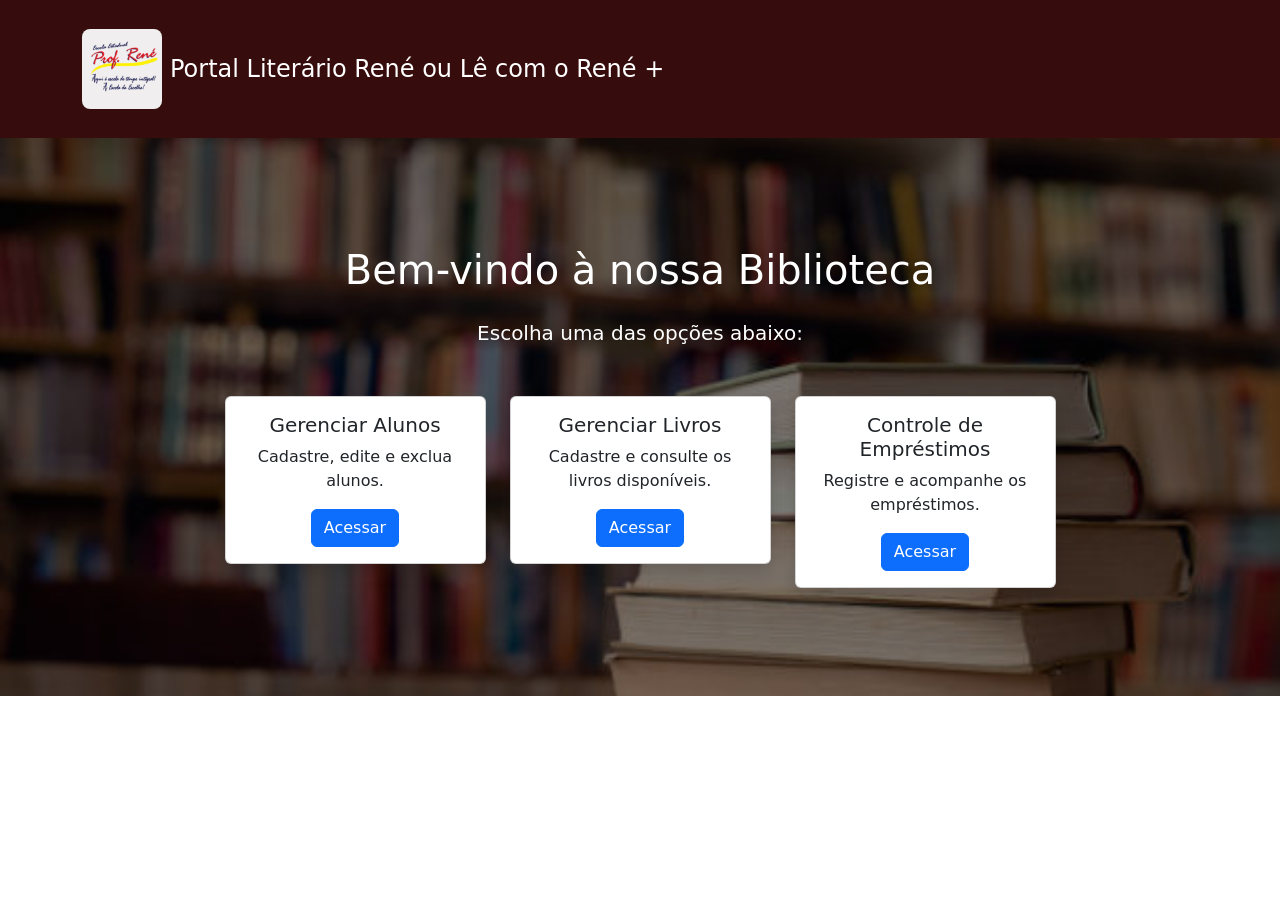
==== index.html @ 839afa57 "Add files via upload" ====
<!DOCTYPE html>
<html lang="pt-br">
<head>
  <meta charset="UTF-8">
  <title>Nossa Biblioteca</title>
  <link href="https://cdn.jsdelivr.net/npm/bootstrap@5.3.0/dist/css/bootstrap.min.css" rel="stylesheet">
  <link rel="stylesheet" href="style.css">
</head>
<body>

  <nav class="navbar navbar-expand-lg navbar-dark custom-navbar py-4">
    <div class="container">
      <a class="navbar-brand d-flex align-items-center gap-2" href="#">
        <img src="logo.png" alt="Logo" width="80" height="80">
        <span class="fs-4">Portal Literário René  ou Lê com o René +</span>
      </a>
    </div>
  </nav>

  <section class="hero-section">
    <div class="overlay">
      <div class="container text-center py-5">
        <h1 class="mb-4 text-white">Bem-vindo à nossa Biblioteca</h1>
        <p class="lead mb-5 text-white">Escolha uma das opções abaixo:</p>

        <div class="row justify-content-center g-4">
          <div class="col-md-3">
            <div class="card shadow">
              <div class="card-body">
                <h5 class="card-title">Gerenciar Alunos</h5>
                <p class="card-text">Cadastre, edite e exclua alunos.</p>
                <a href="alunos.php" class="btn btn-primary">Acessar</a>
              </div>
            </div>
          </div>

          <div class="col-md-3">
            <div class="card shadow">
              <div class="card-body">
                <h5 class="card-title">Gerenciar Livros</h5>
                <p class="card-text">Cadastre e consulte os livros disponíveis.</p>
                <a href="livros.php" class="btn btn-primary">Acessar</a>
              </div>
            </div>
          </div>

          <div class="col-md-3">
            <div class="card shadow">
              <div class="card-body">
                <h5 class="card-title">Controle de Empréstimos</h5>
                <p class="card-text">Registre e acompanhe os empréstimos.</p>
                <a href="emprestimos.php" class="btn btn-primary">Acessar</a>
              </div>
            </div>
          </div>
        </div>
      </div>
    </div>
  </section>

</body>
</html>
---- style.css ----
/* Personalização da navbar com logo */
.custom-navbar {
  background-color: #370c0c; /* vinho escuro */
}

.navbar-brand img {
  border-radius: 8px;
  object-fit: cover;
}

.hero-section {
  background-image: url('fundo.jpg');
  background-size: cover;
  background-position: center;
  position: relative;
}

/* Zoom nos cards ao passar o mouse */
.card {
  transition: transform 0.2s ease-in-out;
}
.card:hover {
  transform: scale(1.03);
}

/* Estilo para a hero section com imagem de fundo */
.hero-section {
  background-image: url('fundo.jpg'); /* Substitua por sua imagem real */
  background-size: cover;
  background-position: center;
  position: relative;
}

.hero-section .overlay {
  background-color: rgba(0, 0, 0, 0.5); /* sobreposição escura */
  padding: 60px 0;
}

/* Rodapé (se for usar) */
footer {
  margin-top: 60px;
  padding: 20px;
  background-color: #f8f9fa;
  text-align: center;
  font-size: 0.9rem;
  color: #6c757d;
}
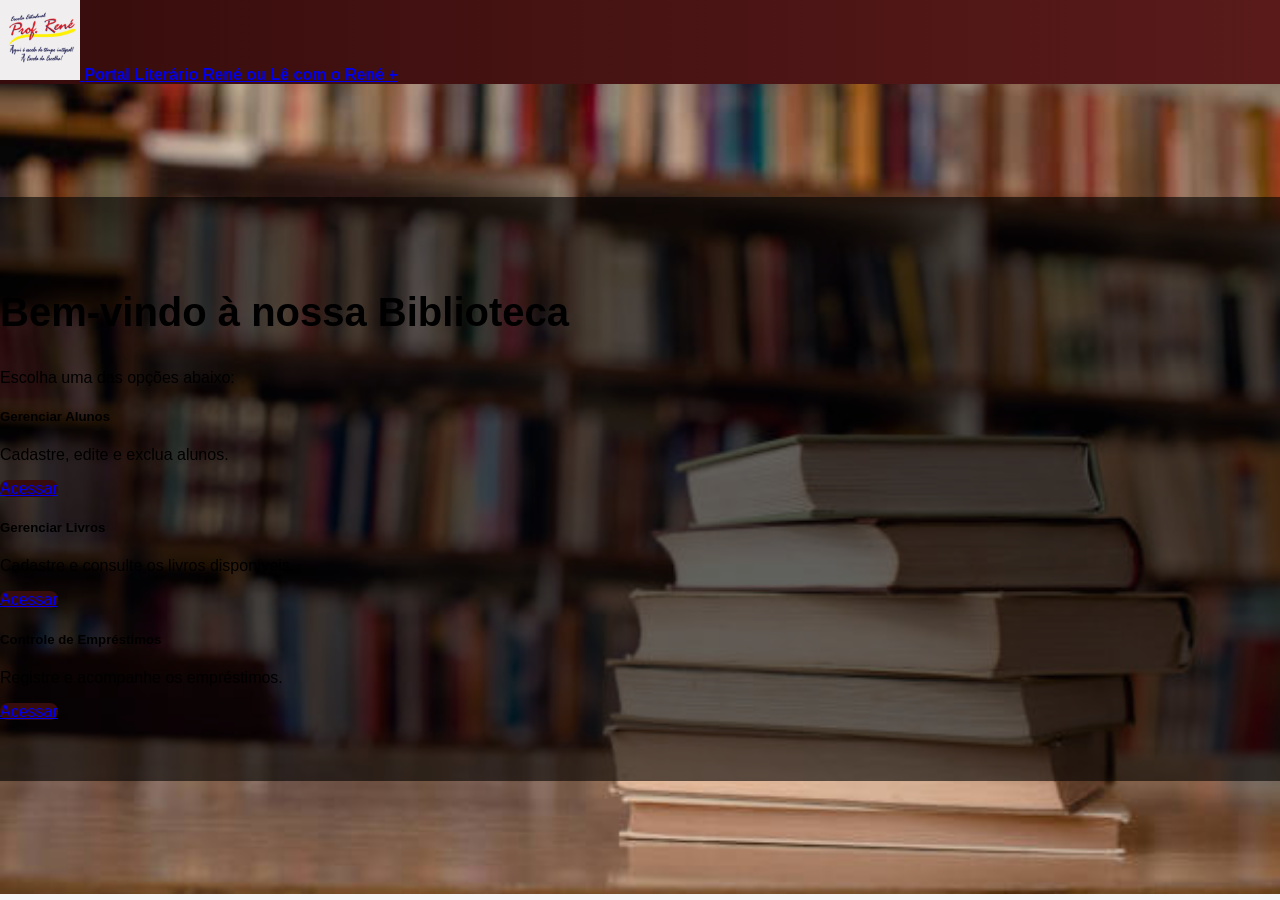
==== commit 5a4ee2cb: "k" ====
--- a/index.html
+++ b/index.html
@@ -3,7 +3,7 @@
 <head>
   <meta charset="UTF-8">
   <title>Nossa Biblioteca</title>
-  <link href="https://cdn.jsdelivr.net/npm/bootstrap@5.3.0/dist/css/bootstrap.min.css" rel="stylesheet">
+  <link href="https://cdn.jsdelivr.net/npm/bootstrap@5.3.0/dist/css/bootstrap.min.css" rel="style.css">
   <link rel="stylesheet" href="style.css">
 </head>
 <body>
@@ -29,7 +29,7 @@
               <div class="card-body">
                 <h5 class="card-title">Gerenciar Alunos</h5>
                 <p class="card-text">Cadastre, edite e exclua alunos.</p>
-                <a href="alunos.php" class="btn btn-primary">Acessar</a>
+                <a href="alunos.html" class="btn btn-primary">Acessar</a>
               </div>
             </div>
           </div>
@@ -39,7 +39,7 @@
               <div class="card-body">
                 <h5 class="card-title">Gerenciar Livros</h5>
                 <p class="card-text">Cadastre e consulte os livros disponíveis.</p>
-                <a href="livros.php" class="btn btn-primary">Acessar</a>
+                <a href="livros.html" class="btn btn-primary">Acessar</a>
               </div>
             </div>
           </div>
@@ -49,7 +49,7 @@
               <div class="card-body">
                 <h5 class="card-title">Controle de Empréstimos</h5>
                 <p class="card-text">Registre e acompanhe os empréstimos.</p>
-                <a href="emprestimos.php" class="btn btn-primary">Acessar</a>
+                <a href="emprestimos.html" class="btn btn-primary">Acessar</a>
               </div>
             </div>
           </div>
--- a/style.css
+++ b/style.css
@@ -1,47 +1,68 @@
-/* Personalização da navbar com logo */
-.custom-navbar {
-  background-color: #370c0c; /* vinho escuro */
+body {
+  margin: 0;
+  font-family: 'Segoe UI', sans-serif;
+  background-color: #f5f6fa;
 }
 
-.navbar-brand img {
-  border-radius: 8px;
-  object-fit: cover;
+/* NAVBAR */
+.custom-navbar {
+  background: linear-gradient(90deg, #370c0c, #5a1a1a);
 }
 
-.hero-section {
-  background-image: url('fundo.jpg');
-  background-size: cover;
-  background-position: center;
-  position: relative;
+.navbar-brand span {
+  font-weight: 600;
 }
 
-/* Zoom nos cards ao passar o mouse */
-.card {
-  transition: transform 0.2s ease-in-out;
-}
-.card:hover {
-  transform: scale(1.03);
+/* HERO */
+.hero-section {
+  background: url('fundo.jpg') center/cover no-repeat;
+  min-height: 90vh;
+  display: flex;
+  align-items: center;
 }
 
-/* Estilo para a hero section com imagem de fundo */
-.hero-section {
-  background-image: url('fundo.jpg'); /* Substitua por sua imagem real */
-  background-size: cover;
-  background-position: center;
-  position: relative;
-}
-
-.hero-section .overlay {
-  background-color: rgba(0, 0, 0, 0.5); /* sobreposição escura */
+.overlay {
+  width: 100%;
+  background: rgba(0, 0, 0, 0.6);
   padding: 60px 0;
 }
 
-/* Rodapé (se for usar) */
-footer {
-  margin-top: 60px;
-  padding: 20px;
-  background-color: #f8f9fa;
-  text-align: center;
-  font-size: 0.9rem;
-  color: #6c757d;
+/* TITULO */
+h1 {
+  font-size: 2.5rem;
+  font-weight: bold;
+}
+
+/* CARDS */
+.card {
+  border: none;
+  border-radius: 15px;
+  transition: all 0.3s ease;
+}
+
+.card:hover {
+  transform: translateY(-5px);
+  box-shadow: 0 10px 25px rgba(0,0,0,0.2);
+}
+
+.card-title {
+  font-weight: 600;
+}
+
+/* BOTÕES */
+.btn-primary {
+  background-color: #370c0c;
+  border: none;
+  border-radius: 8px;
+}
+
+.btn-primary:hover {
+  background-color: #5a1a1a;
+}
+
+/* RESPONSIVO */
+@media (max-width: 768px) {
+  h1 {
+    font-size: 2rem;
+  }
 }
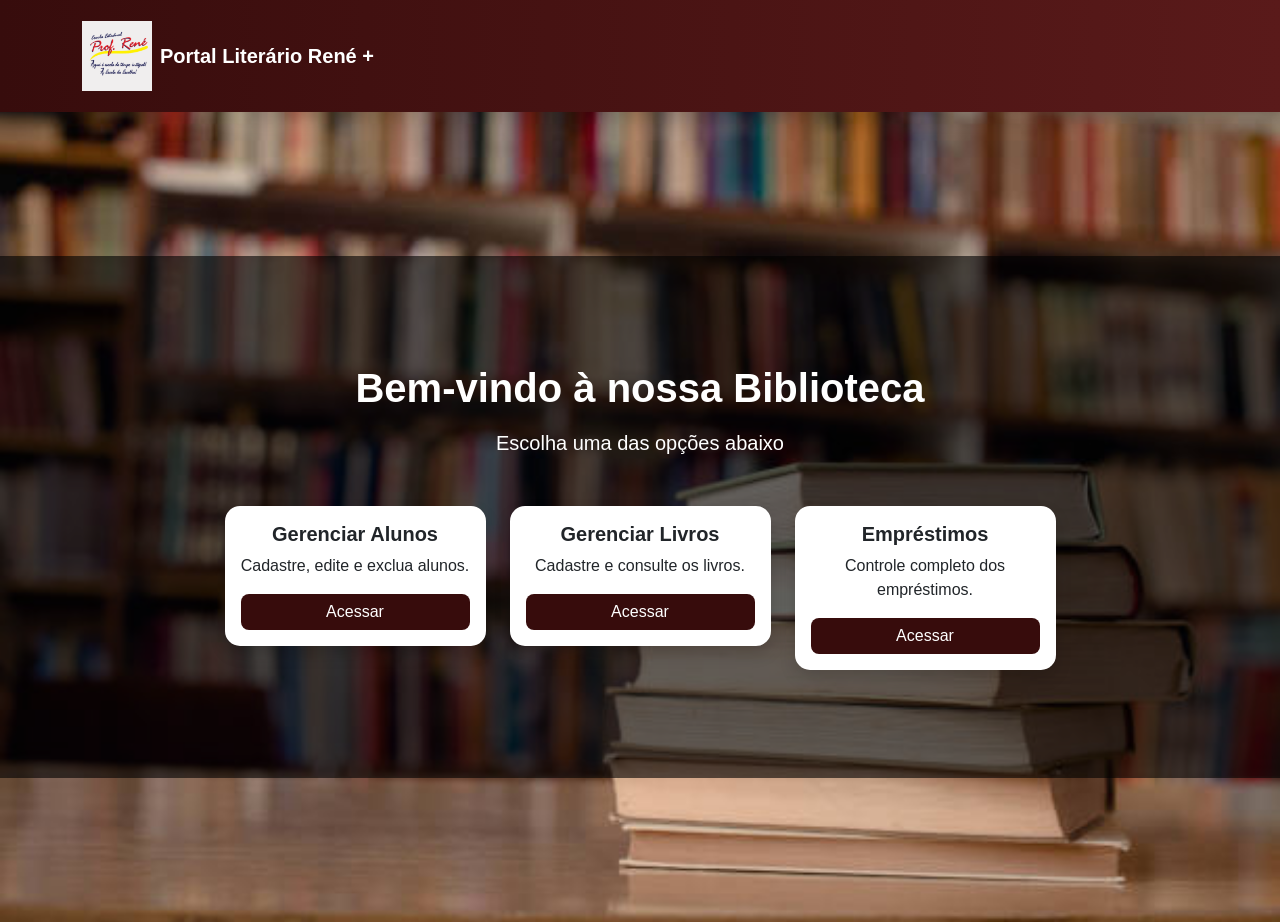
==== commit 21b6b82d: "k" ====
--- a/index.html
+++ b/index.html
@@ -1,62 +1,80 @@
 <!DOCTYPE html>
 <html lang="pt-br">
 <head>
-  <meta charset="UTF-8">
-  <title>Nossa Biblioteca</title>
-  <link href="https://cdn.jsdelivr.net/npm/bootstrap@5.3.0/dist/css/bootstrap.min.css" rel="style.css">
-  <link rel="stylesheet" href="style.css">
+<meta charset="UTF-8">
+<meta name="viewport" content="width=device-width, initial-scale=1.0">
+
+<title>Biblioteca Escolar</title>
+
+<!-- Bootstrap correto -->
+<link href="https://cdn.jsdelivr.net/npm/bootstrap@5.3.0/dist/css/bootstrap.min.css" rel="stylesheet">
+
+<!-- Seu CSS -->
+<link rel="stylesheet" href="style.css">
 </head>
+
 <body>
 
-  <nav class="navbar navbar-expand-lg navbar-dark custom-navbar py-4">
-    <div class="container">
-      <a class="navbar-brand d-flex align-items-center gap-2" href="#">
-        <img src="logo.png" alt="Logo" width="80" height="80">
-        <span class="fs-4">Portal Literário René  ou Lê com o René +</span>
-      </a>
-    </div>
-  </nav>
+<nav class="navbar navbar-expand-lg navbar-dark custom-navbar py-3 shadow">
+<div class="container">
+<a class="navbar-brand d-flex align-items-center gap-2" href="index.html">
+<img src="logo.png" alt="Logo" width="70" height="70">
+<span class="fs-5 fw-bold">Portal Literário René +</span>
+</a>
+</div>
+</nav>
 
-  <section class="hero-section">
-    <div class="overlay">
-      <div class="container text-center py-5">
-        <h1 class="mb-4 text-white">Bem-vindo à nossa Biblioteca</h1>
-        <p class="lead mb-5 text-white">Escolha uma das opções abaixo:</p>
+<section class="hero-section">
+<div class="overlay">
 
-        <div class="row justify-content-center g-4">
-          <div class="col-md-3">
-            <div class="card shadow">
-              <div class="card-body">
-                <h5 class="card-title">Gerenciar Alunos</h5>
-                <p class="card-text">Cadastre, edite e exclua alunos.</p>
-                <a href="alunos.html" class="btn btn-primary">Acessar</a>
-              </div>
-            </div>
-          </div>
+<div class="container text-center py-5">
 
-          <div class="col-md-3">
-            <div class="card shadow">
-              <div class="card-body">
-                <h5 class="card-title">Gerenciar Livros</h5>
-                <p class="card-text">Cadastre e consulte os livros disponíveis.</p>
-                <a href="livros.html" class="btn btn-primary">Acessar</a>
-              </div>
-            </div>
-          </div>
+<h1 class="mb-3 text-white fw-bold">
+Bem-vindo à nossa Biblioteca
+</h1>
 
-          <div class="col-md-3">
-            <div class="card shadow">
-              <div class="card-body">
-                <h5 class="card-title">Controle de Empréstimos</h5>
-                <p class="card-text">Registre e acompanhe os empréstimos.</p>
-                <a href="emprestimos.html" class="btn btn-primary">Acessar</a>
-              </div>
-            </div>
-          </div>
-        </div>
-      </div>
-    </div>
-  </section>
+<p class="lead mb-5 text-white">
+Escolha uma das opções abaixo
+</p>
+
+<div class="row justify-content-center g-4">
+
+<div class="col-md-3">
+<div class="card shadow border-0">
+<div class="card-body">
+<h5 class="card-title">Gerenciar Alunos</h5>
+<p class="card-text">Cadastre, edite e exclua alunos.</p>
+<a href="alunos.html" class="btn btn-primary w-100">Acessar</a>
+</div>
+</div>
+</div>
+
+<div class="col-md-3">
+<div class="card shadow border-0">
+<div class="card-body">
+<h5 class="card-title">Gerenciar Livros</h5>
+<p class="card-text">Cadastre e consulte os livros.</p>
+<a href="livros.html" class="btn btn-primary w-100">Acessar</a>
+</div>
+</div>
+</div>
+
+<div class="col-md-3">
+<div class="card shadow border-0">
+<div class="card-body">
+<h5 class="card-title">Empréstimos</h5>
+<p class="card-text">Controle completo dos empréstimos.</p>
+<a href="emprestimos.html" class="btn btn-primary w-100">Acessar</a>
+</div>
+</div>
+</div>
+
+</div>
+
+</div>
+
+</div>
+</section>
 
 </body>
 </html>
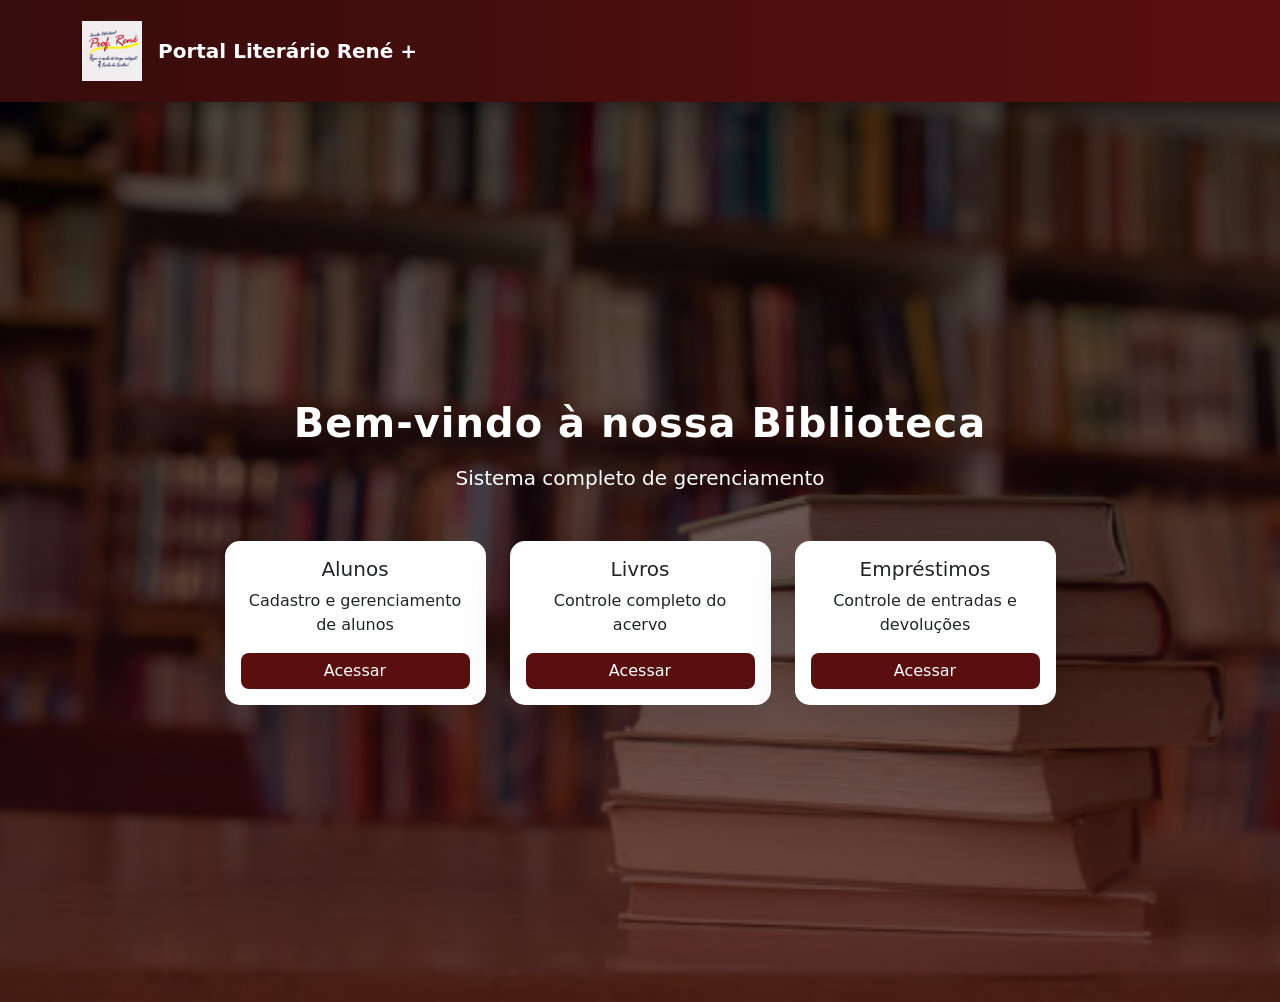
==== commit 18b9a725: "l" ====
--- a/index.html
+++ b/index.html
@@ -1,80 +1,76 @@
 <!DOCTYPE html>
 <html lang="pt-br">
 <head>
-<meta charset="UTF-8">
-<meta name="viewport" content="width=device-width, initial-scale=1.0">
+  <meta charset="UTF-8">
+  <title>Portal Literário René +</title>
 
-<title>Biblioteca Escolar</title>
+  <!-- Bootstrap correto -->
+  <link href="https://cdn.jsdelivr.net/npm/bootstrap@5.3.0/dist/css/bootstrap.min.css" rel="stylesheet">
 
-<!-- Bootstrap correto -->
-<link href="https://cdn.jsdelivr.net/npm/bootstrap@5.3.0/dist/css/bootstrap.min.css" rel="stylesheet">
-
-<!-- Seu CSS -->
-<link rel="stylesheet" href="style.css">
+  <!-- Seu CSS -->
+  <link rel="stylesheet" href="style.css">
 </head>
 
 <body>
 
-<nav class="navbar navbar-expand-lg navbar-dark custom-navbar py-3 shadow">
-<div class="container">
-<a class="navbar-brand d-flex align-items-center gap-2" href="index.html">
-<img src="logo.png" alt="Logo" width="70" height="70">
-<span class="fs-5 fw-bold">Portal Literário René +</span>
-</a>
-</div>
-</nav>
+  <!-- NAVBAR -->
+  <nav class="navbar navbar-expand-lg navbar-dark custom-navbar py-3">
+    <div class="container">
+      <a class="navbar-brand d-flex align-items-center gap-3" href="#">
+        <img src="logo.png" width="60" height="60">
+        <span class="fs-5 fw-bold">Portal Literário René +</span>
+      </a>
+    </div>
+  </nav>
 
-<section class="hero-section">
-<div class="overlay">
+  <!-- HERO -->
+  <section class="hero-section">
+    <div class="overlay">
+      <div class="container text-center text-white">
 
-<div class="container text-center py-5">
+        <h1 class="mb-3">Bem-vindo à nossa Biblioteca</h1>
+        <p class="lead mb-5">Sistema completo de gerenciamento</p>
 
-<h1 class="mb-3 text-white fw-bold">
-Bem-vindo à nossa Biblioteca
-</h1>
+        <div class="row justify-content-center g-4">
 
-<p class="lead mb-5 text-white">
-Escolha uma das opções abaixo
-</p>
+          <!-- ALUNOS -->
+          <div class="col-md-3">
+            <div class="card shadow-lg">
+              <div class="card-body">
+                <h5 class="card-title">Alunos</h5>
+                <p class="card-text">Cadastro e gerenciamento de alunos</p>
+                <a href="alunos.html" class="btn btn-primary">Acessar</a>
+              </div>
+            </div>
+          </div>
 
-<div class="row justify-content-center g-4">
+          <!-- LIVROS -->
+          <div class="col-md-3">
+            <div class="card shadow-lg">
+              <div class="card-body">
+                <h5 class="card-title">Livros</h5>
+                <p class="card-text">Controle completo do acervo</p>
+                <a href="livros.html" class="btn btn-primary">Acessar</a>
+              </div>
+            </div>
+          </div>
 
-<div class="col-md-3">
-<div class="card shadow border-0">
-<div class="card-body">
-<h5 class="card-title">Gerenciar Alunos</h5>
-<p class="card-text">Cadastre, edite e exclua alunos.</p>
-<a href="alunos.html" class="btn btn-primary w-100">Acessar</a>
-</div>
-</div>
-</div>
+          <!-- EMPRESTIMOS -->
+          <div class="col-md-3">
+            <div class="card shadow-lg">
+              <div class="card-body">
+                <h5 class="card-title">Empréstimos</h5>
+                <p class="card-text">Controle de entradas e devoluções</p>
+                <a href="emprestimos.html" class="btn btn-primary">Acessar</a>
+              </div>
+            </div>
+          </div>
 
-<div class="col-md-3">
-<div class="card shadow border-0">
-<div class="card-body">
-<h5 class="card-title">Gerenciar Livros</h5>
-<p class="card-text">Cadastre e consulte os livros.</p>
-<a href="livros.html" class="btn btn-primary w-100">Acessar</a>
-</div>
-</div>
-</div>
+        </div>
 
-<div class="col-md-3">
-<div class="card shadow border-0">
-<div class="card-body">
-<h5 class="card-title">Empréstimos</h5>
-<p class="card-text">Controle completo dos empréstimos.</p>
-<a href="emprestimos.html" class="btn btn-primary w-100">Acessar</a>
-</div>
-</div>
-</div>
-
-</div>
-
-</div>
-
-</div>
-</section>
+      </div>
+    </div>
+  </section>
 
 </body>
 </html>
--- a/style.css
+++ b/style.css
@@ -1,36 +1,25 @@
-body {
-  margin: 0;
-  font-family: 'Segoe UI', sans-serif;
-  background-color: #f5f6fa;
-}
-
 /* NAVBAR */
 .custom-navbar {
-  background: linear-gradient(90deg, #370c0c, #5a1a1a);
-}
-
-.navbar-brand span {
-  font-weight: 600;
+  background: linear-gradient(90deg, #370c0c, #5a0f0f);
+  box-shadow: 0 4px 15px rgba(0,0,0,0.3);
 }
 
 /* HERO */
 .hero-section {
-  background: url('fundo.jpg') center/cover no-repeat;
-  min-height: 90vh;
-  display: flex;
-  align-items: center;
+  background-image: url('fundo.jpg');
+  background-size: cover;
+  background-position: center;
+  height: 100vh;
 }
 
 .overlay {
-  width: 100%;
-  background: rgba(0, 0, 0, 0.6);
-  padding: 60px 0;
-}
-
-/* TITULO */
-h1 {
-  font-size: 2.5rem;
-  font-weight: bold;
+  background: linear-gradient(
+    rgba(0,0,0,0.6),
+    rgba(55,12,12,0.7)
+  );
+  height: 100%;
+  display: flex;
+  align-items: center;
 }
 
 /* CARDS */
@@ -41,28 +30,26 @@
 }
 
 .card:hover {
-  transform: translateY(-5px);
-  box-shadow: 0 10px 25px rgba(0,0,0,0.2);
+  transform: translateY(-8px);
+  box-shadow: 0 15px 40px rgba(0,0,0,0.3);
 }
 
-.card-title {
-  font-weight: 600;
-}
-
-/* BOTÕES */
+/* BOTÃO */
 .btn-primary {
-  background-color: #370c0c;
+  background-color: #5a0f0f;
   border: none;
   border-radius: 8px;
+  width: 100%;
+  transition: 0.3s;
 }
 
 .btn-primary:hover {
-  background-color: #5a1a1a;
+  background-color: #8b1a1a;
+  transform: scale(1.05);
 }
 
-/* RESPONSIVO */
-@media (max-width: 768px) {
-  h1 {
-    font-size: 2rem;
-  }
+/* TEXTO */
+h1 {
+  font-weight: 700;
+  letter-spacing: 1px;
 }
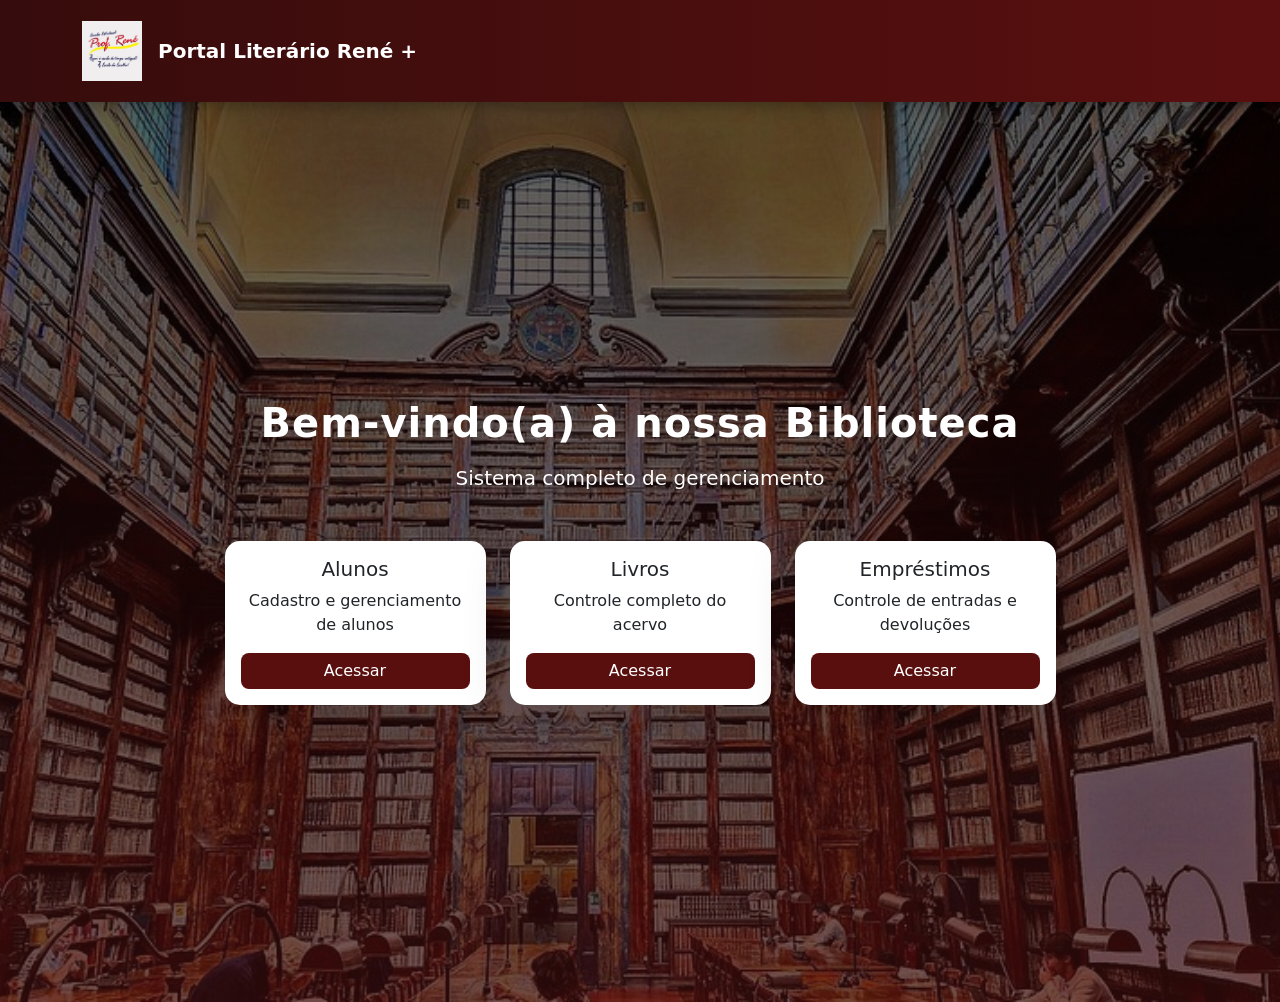
==== commit cdb7323a: "sdfs" ====
--- a/index.html
+++ b/index.html
@@ -28,7 +28,7 @@
     <div class="overlay">
       <div class="container text-center text-white">
 
-        <h1 class="mb-3">Bem-vindo à nossa Biblioteca</h1>
+        <h1 class="mb-3">Bem-vindo(a) à nossa Biblioteca</h1>
         <p class="lead mb-5">Sistema completo de gerenciamento</p>
 
         <div class="row justify-content-center g-4">
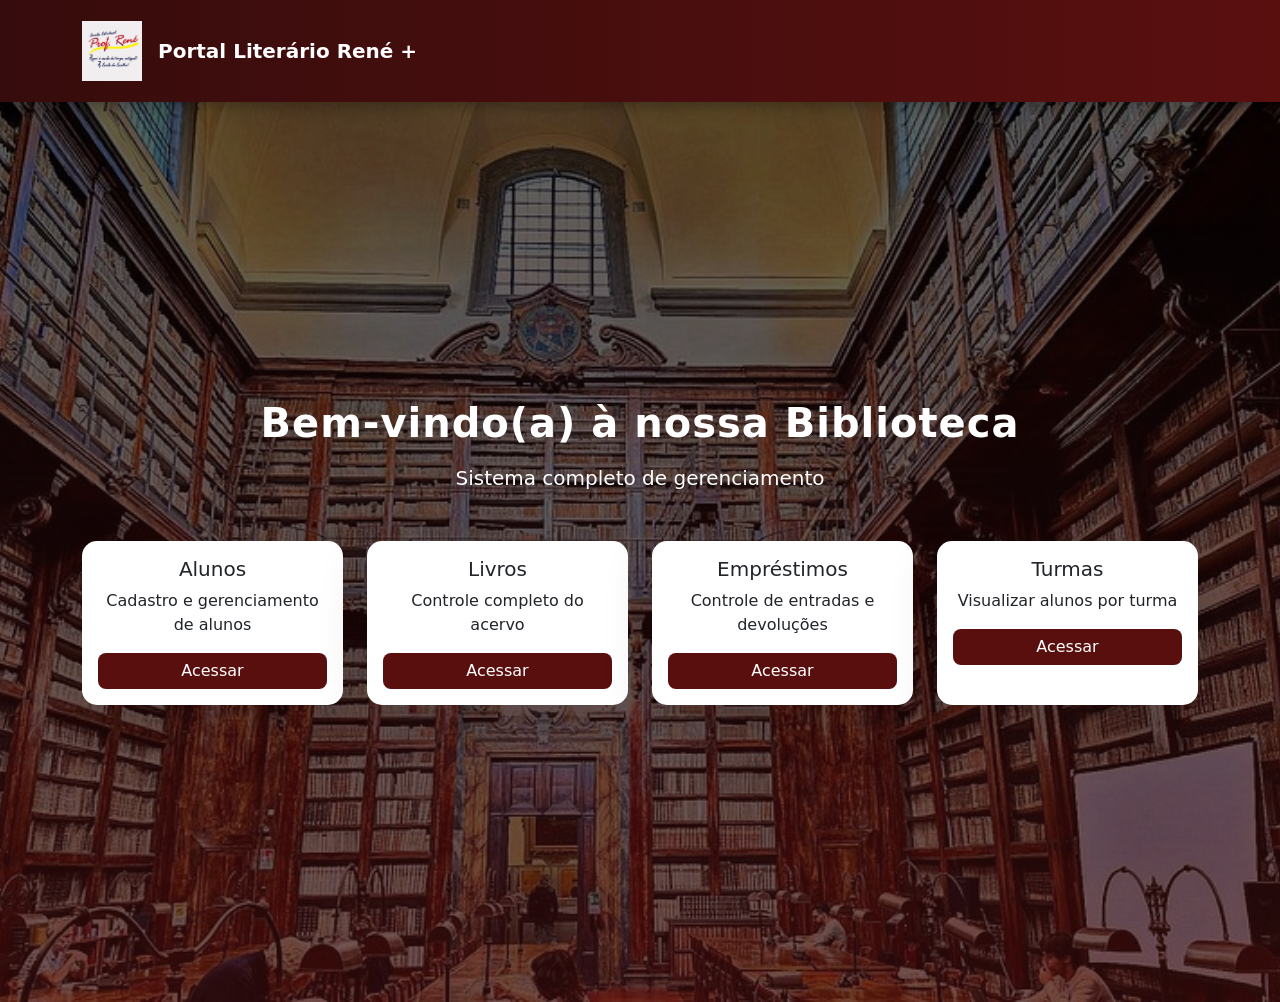
==== commit 735821e9: "asadfasd" ====
--- a/index.html
+++ b/index.html
@@ -4,10 +4,7 @@
   <meta charset="UTF-8">
   <title>Portal Literário René +</title>
 
-  <!-- Bootstrap correto -->
   <link href="https://cdn.jsdelivr.net/npm/bootstrap@5.3.0/dist/css/bootstrap.min.css" rel="stylesheet">
-
-  <!-- Seu CSS -->
   <link rel="stylesheet" href="style.css">
 </head>
 
@@ -16,8 +13,8 @@
   <!-- NAVBAR -->
   <nav class="navbar navbar-expand-lg navbar-dark custom-navbar py-3">
     <div class="container">
-      <a class="navbar-brand d-flex align-items-center gap-3" href="#">
-        <img src="logo.png" width="60" height="60">
+      <a class="navbar-brand d-flex align-items-center gap-3" href="index.html">
+        <img src="logo.png" width="60" height="60" alt="Logo">
         <span class="fs-5 fw-bold">Portal Literário René +</span>
       </a>
     </div>
@@ -35,7 +32,7 @@
 
           <!-- ALUNOS -->
           <div class="col-md-3">
-            <div class="card shadow-lg">
+            <div class="card shadow-lg h-100">
               <div class="card-body">
                 <h5 class="card-title">Alunos</h5>
                 <p class="card-text">Cadastro e gerenciamento de alunos</p>
@@ -46,7 +43,7 @@
 
           <!-- LIVROS -->
           <div class="col-md-3">
-            <div class="card shadow-lg">
+            <div class="card shadow-lg h-100">
               <div class="card-body">
                 <h5 class="card-title">Livros</h5>
                 <p class="card-text">Controle completo do acervo</p>
@@ -55,13 +52,24 @@
             </div>
           </div>
 
-          <!-- EMPRESTIMOS -->
+          <!-- EMPRÉSTIMOS -->
           <div class="col-md-3">
-            <div class="card shadow-lg">
+            <div class="card shadow-lg h-100">
               <div class="card-body">
                 <h5 class="card-title">Empréstimos</h5>
                 <p class="card-text">Controle de entradas e devoluções</p>
                 <a href="emprestimos.html" class="btn btn-primary">Acessar</a>
+              </div>
+            </div>
+          </div>
+
+          <!-- TURMAS -->
+          <div class="col-md-3">
+            <div class="card shadow-lg h-100">
+              <div class="card-body">
+                <h5 class="card-title">Turmas</h5>
+                <p class="card-text">Visualizar alunos por turma</p>
+                <a href="turmas.html" class="btn btn-primary">Acessar</a>
               </div>
             </div>
           </div>
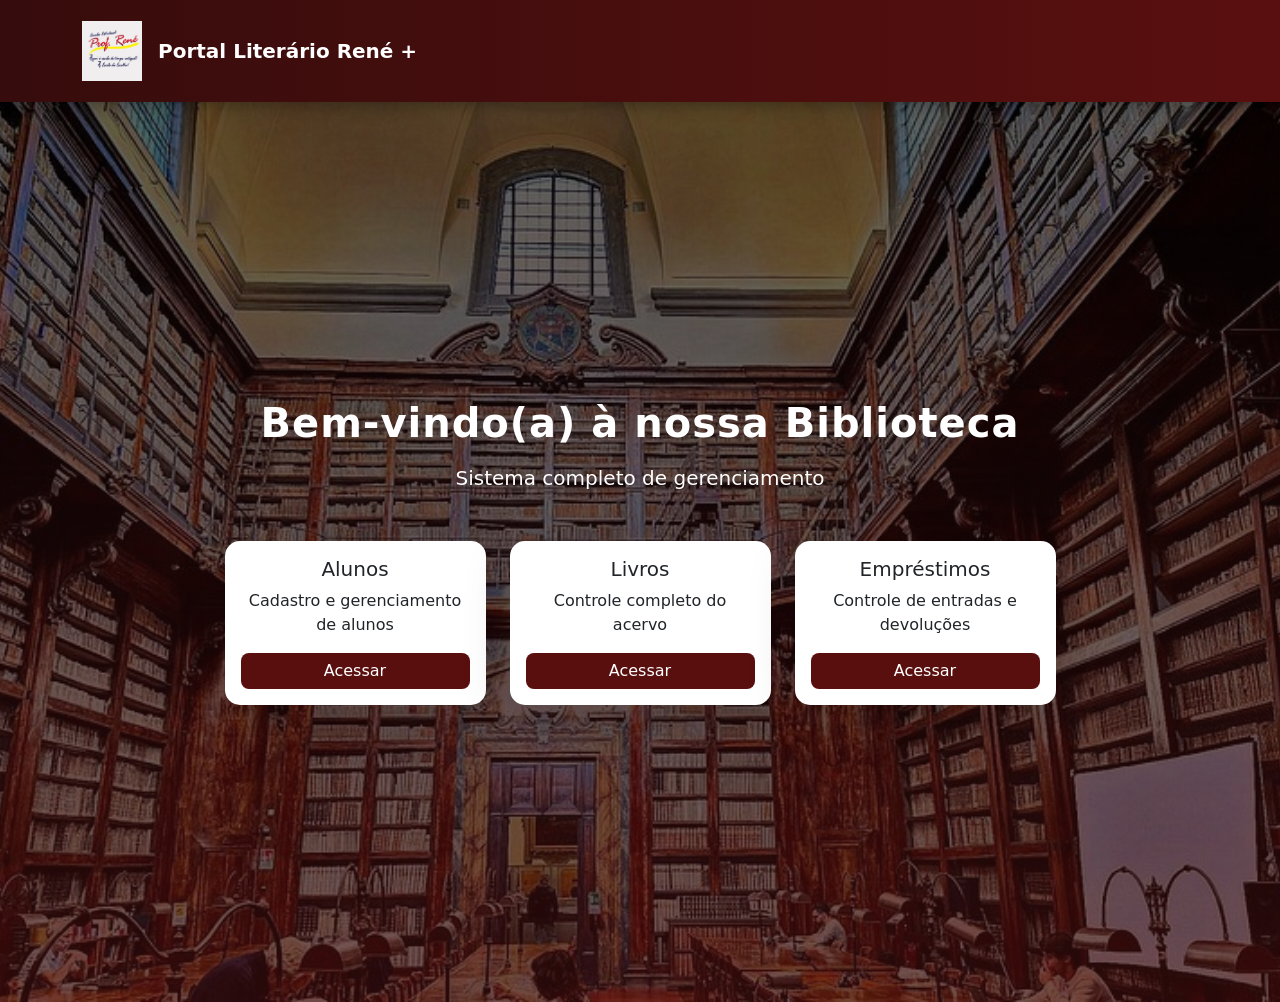
==== commit 96468351: "asdasd" ====
--- a/index.html
+++ b/index.html
@@ -62,18 +62,6 @@
               </div>
             </div>
           </div>
-
-          <!-- TURMAS -->
-          <div class="col-md-3">
-            <div class="card shadow-lg h-100">
-              <div class="card-body">
-                <h5 class="card-title">Turmas</h5>
-                <p class="card-text">Visualizar alunos por turma</p>
-                <a href="turmas.html" class="btn btn-primary">Acessar</a>
-              </div>
-            </div>
-          </div>
-
         </div>
 
       </div>
